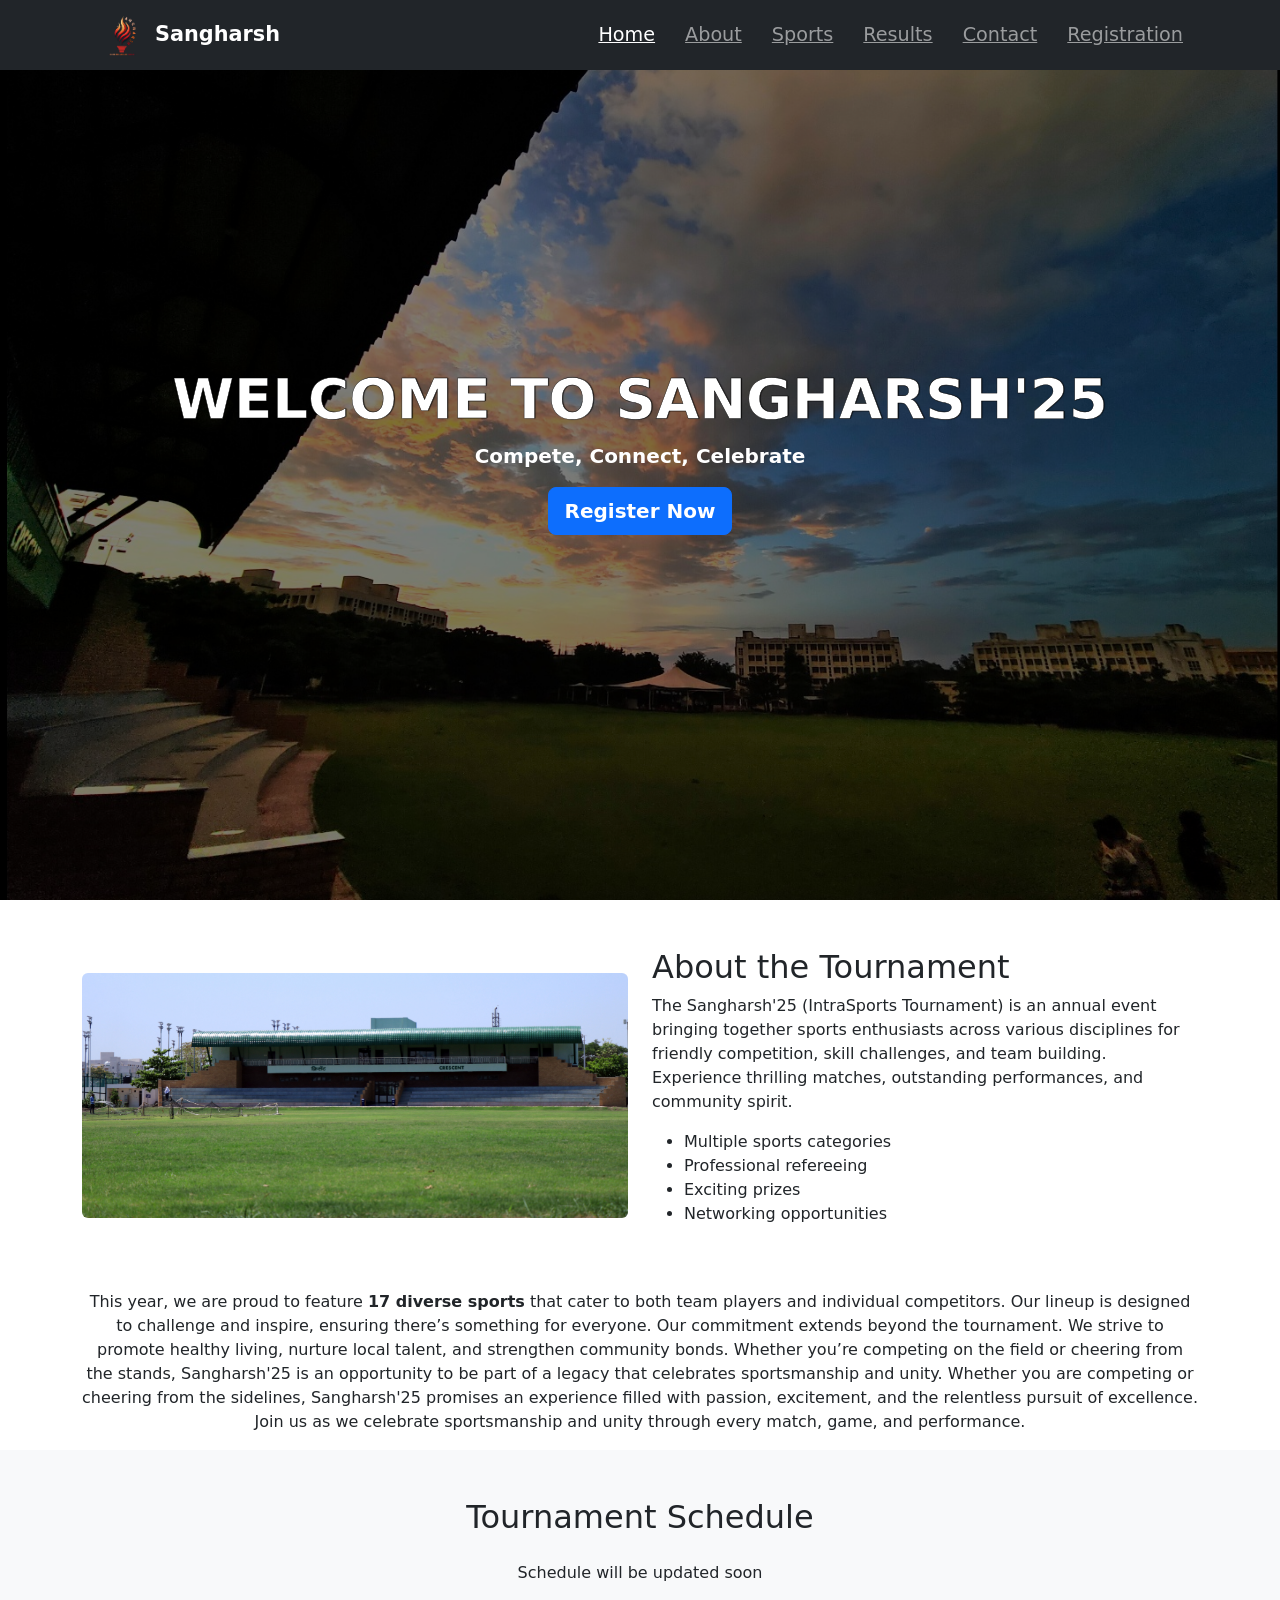
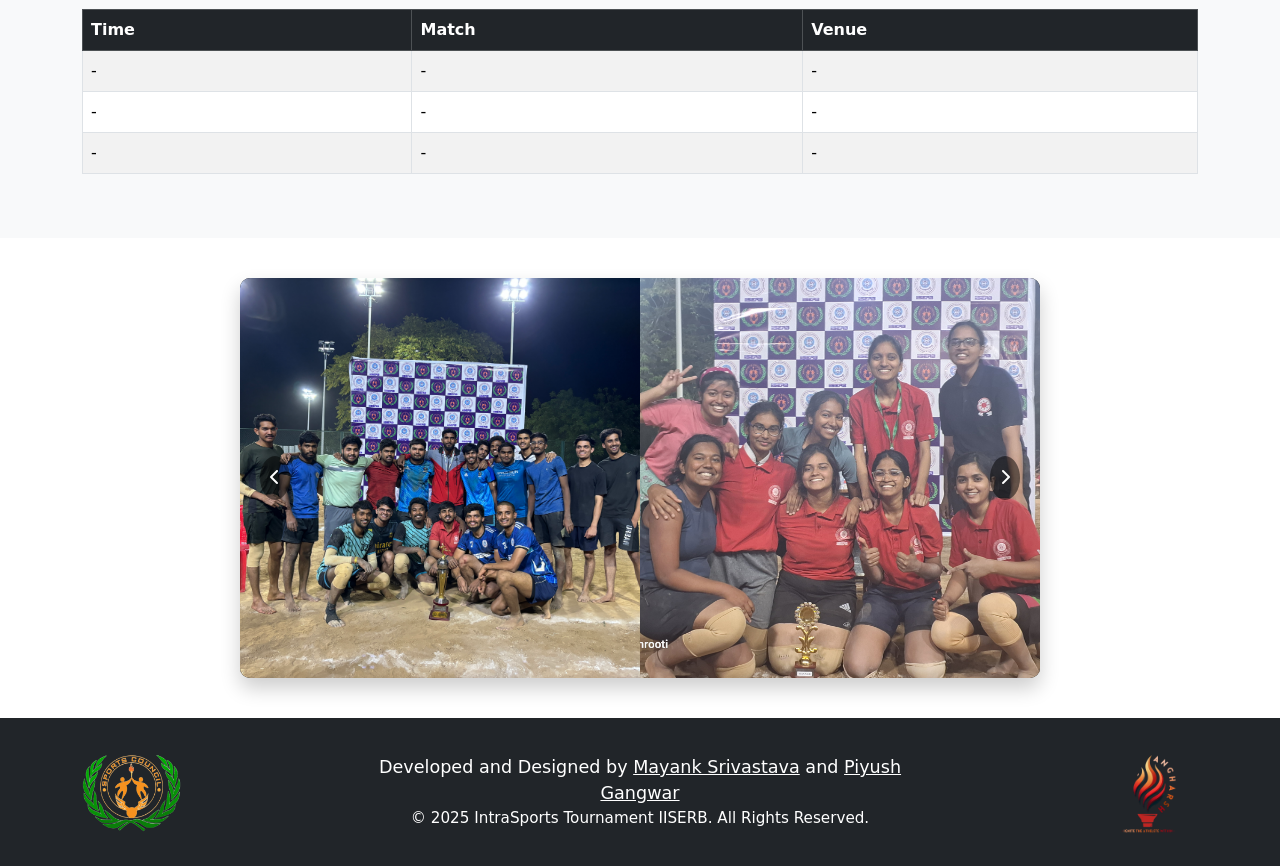
==== index.html @ 561067fc "Update index.html" ====
<!DOCTYPE html>
<html lang="en">
<head>
  <meta charset="UTF-8" />
  <meta name="viewport" content="width=device-width, initial-scale=1.0" />
  <title>IntraSports Tournament</title>
  <!-- Bootstrap CSS -->
  <link href="https://cdn.jsdelivr.net/npm/bootstrap@5.3.0/dist/css/bootstrap.min.css" rel="stylesheet" />
  <!-- FontAwesome for icons -->
  <link rel="stylesheet" href="https://cdnjs.cloudflare.com/ajax/libs/font-awesome/6.0.0/css/all.min.css" />
  <!-- Custom CSS -->
  <link rel="stylesheet" href="styles.css" />
  <style>
    .fancy-text {
      font-weight: bold;
      -webkit-text-stroke: 0.4px black;
      color: white;
      text-shadow: 1px 0px 1px rgba(0, 0, 0, 0.7);
    }
    .letter {
      opacity: 0;
      display: inline-block;
      animation: fadeIn 0.5s forwards;
    }
    @keyframes fadeIn {
      from {
        opacity: 0;
        transform: translateY(20px);
      }
      to {
        opacity: 1;
        transform: translateY(0);
      }
    }
  </style>
</head>
<body>
  <!-- Navbar -->
  <nav class="navbar navbar-expand-lg navbar-dark bg-dark fixed-top">
    <div class="container">
      <a class="navbar-brand d-flex align-items-center" href="#">
        <img src="sangarshlogo.png" alt="Logo" width="40" height="40" class="me-2">
        <span class="fw-bold">Sangharsh</span>
      </a>
      <button class="navbar-toggler" type="button" data-bs-toggle="collapse" data-bs-target="#navbarNav">
        <span class="navbar-toggler-icon"></span>
      </button>
      <div class="collapse navbar-collapse" id="navbarNav">
        <ul class="navbar-nav ms-auto">
          <li class="nav-item"><a class="nav-link active" href="#home">Home</a></li>
          <li class="nav-item"><a class="nav-link" href="#about">About</a></li>
          <li class="nav-item"><a class="nav-link" href="schedule/sports.html">Sports</a></li>
          <li class="nav-item"><a class="nav-link" href="results.html">Results</a></li>
          <li class="nav-item"><a class="nav-link" href="contact.html">Contact</a></li>
          <!-- Registration link now triggers the modal -->
          <li class="nav-item">
            <a class="nav-link" href="#" data-bs-toggle="modal" data-bs-target="#registrationModal">
              Registration
            </a>
          </li>
        </ul>
      </div>
    </div>
  </nav>

  <!-- Hero Section -->
  <header id="home" class="vh-100 d-flex align-items-center" style="background-image: url('background.jpg'); background-size: cover; background-position: center;">
    <div class="container text-center text-white">
      <h1 class="display-4 fw-bold fancy-text">WELCOME TO SANGHARSH'25</h1>
      <p class="lead fw-bold">Compete, Connect, Celebrate</p>
      <!-- Register Now button triggers the modal -->
      <a href="#" class="btn btn-primary btn-lg fw-bold" data-bs-toggle="modal" data-bs-target="#registrationModal">
        Register Now
      </a>
    </div>
  </header>

  <!-- About Section -->
  <section id="about" class="py-5">
    <div class="container">
      <div class="row align-items-center">
        <div class="col-md-6">
          <img src="tournament.jpg" alt="About Tournament" class="img-fluid rounded" />
        </div>
        <div class="col-md-6">
          <h2>About the Tournament</h2>
          <p>
            The Sangharsh'25 (IntraSports Tournament) is an annual event bringing together sports enthusiasts across various disciplines for friendly competition,
            skill challenges, and team building. Experience thrilling matches, outstanding performances, and community spirit.
          </p>
          <ul>
            <li>Multiple sports categories</li>
            <li>Professional refereeing</li>
            <li>Exciting prizes</li>
            <li>Networking opportunities</li>
          </ul>
        </div>
      </div>
    </div>
  </section>

  <!-- Description Container -->
  <div class="container text-center">
    <p>This year, we are proud to feature <strong>17 diverse sports</strong> that cater to both team players and individual competitors. Our lineup is designed to challenge and inspire, ensuring there’s something for everyone. Our commitment extends beyond the tournament. We strive to promote healthy living, nurture local talent, and strengthen community bonds. Whether you’re competing on the field or cheering from the stands, Sangharsh'25 is an opportunity to be part of a legacy that celebrates sportsmanship and unity.
    Whether you are competing or cheering from the sidelines, Sangharsh'25 promises an experience filled with passion, excitement, and the relentless pursuit of excellence. Join us as we celebrate sportsmanship and unity through every match, game, and performance.</p>
  </div>
  
  <!-- Schedule Section -->
  <section id="schedule" class="py-5 bg-light">
    <div class="container">
      <h2 class="text-center mb-4">Tournament Schedule</h2>
      <p class="text-center mb-4">Schedule will be updated soon</p>
      <div class="table-responsive">
        <table class="table table-bordered table-striped">
          <thead class="table-dark">
            <tr>
              <th>Time</th>
              <th>Match</th>
              <th>Venue</th>
            </tr>
          </thead>
          <tbody>
            <tr>
              <td>-</td>
              <td>-</td>
              <td>-</td>
            </tr>
            <tr>
              <td>-</td>
              <td>-</td>
              <td>-</td>
            </tr>
            <tr>
              <td>-</td>
              <td>-</td>
              <td>-</td>
            </tr>
          </tbody>
        </table>
      </div>
    </div>
  </section>

  <!-- Calendar Section -->
  <!--<section id="calendar" class="py-5 bg-light">
    <div class="container">
      <h2 class="text-center mb-4">Event Calendar</h2>
      <div class="calendar-container">
        <table class="table table-bordered text-center">
          <thead class="table-dark">
            <tr>
              <th>Sun</th>
              <th>Mon</th>
              <th>Tue</th>
              <th>Wed</th>
              <th>Thu</th>
              <th>Fri</th>
              <th>Sat</th>
            </tr>
          </thead>
          <tbody>
            <tr>
              <td></td>
              <td></td>
              <td>1</td>
              <td>2</td>
              <td>3</td>
              <td>4</td>
              <td>5</td>
            </tr>
            <tr>
              <td>6</td>
              <td>7</td>
              <td>8</td>
              <td>9</td>
              <td>10</td>
              <td>11</td>
              <td>12</td>
            </tr>
            <tr>
              <td>13</td>
              <td>14</td>
              <td>15</td>
              <td>16</td>
              <td>17</td>
              <td>18</td>
              <td>19</td>
            </tr>
            <tr>
              <td>20</td>
              <td>21</td>
              <td>22</td>
              <td>23</td>
              <td>24</td>
              <td>25</td>
              <td>26</td>
            </tr>
            <tr>
              <td>27</td>
              <td>28</td>
              <td>29</td>
              <td>30</td>
              <td>31</td>
              <td></td>
              <td></td>
            </tr>
          </tbody>
        </table>
      </div>
    </div>
  </section>-->

  <!-- Slider Section -->
  <div class="slider">
    <!-- Radio buttons for each slide -->
    <input type="radio" name="radio-btn" id="radio1" checked>
    <input type="radio" name="radio-btn" id="radio2">
    <input type="radio" name="radio-btn" id="radio3">
    <input type="radio" name="radio-btn" id="radio4">
    <input type="radio" name="radio-btn" id="radio5">
    
    <!-- Slides container -->
    <div class="slides">
      <div class="slide">
        <img src="IMG_7389.JPEG" alt="Slide 5">
      </div>
      <div class="slide">
        <img src="IMG_7390.JPEG" alt="Slide 5">
      </div>
      <div class="slide">
        <img src="IMG_7391.JPEG" alt="Slide 5">
      </div>
      <div class="slide">
        <img src="IMG_7392.JPEG" alt="Slide 5">
      </div>
      <div class="slide">
        <img src="IMG_7397.JPEG" alt="Slide 5">
      </div>
      <div class="slide">
        <img src="Photo1.jpg" alt="Slide 1">
      </div>
      <div class="slide">
        <img src="Photo2.jpg" alt="Slide 2">
      </div>
      <div class="slide">
        <img src="Photo3.jpg" alt="Slide 3">
      </div>
      <div class="slide">
        <img src="Photo4.jpg" alt="Slide 4">
      </div>
      <div class="slide">
        <img src="IMG_7388.JPEG" alt="Slide 5">
      </div>
    </div>
    
    <!-- Arrow Navigation -->
    <div class="arrow left-arrow"><i class="fas fa-chevron-left"></i></div>
    <div class="arrow right-arrow"><i class="fas fa-chevron-right"></i></div>
  </div>

  <!-- Registration Modal -->
  <div class="modal fade" id="registrationModal" tabindex="-1" aria-labelledby="registrationModalLabel" aria-hidden="true">
    <div class="modal-dialog modal-dialog-centered">
      <div class="modal-content">
        <div class="modal-header">
          <h5 class="modal-title" id="registrationModalLabel">Notice</h5>
          <button type="button" class="btn-close" data-bs-dismiss="modal" aria-label="Close"></button>
        </div>
        <div class="modal-body">
          Registration will be open till 27th March, 2025. Some sports will have spots registration also.
        </div>
        <div class="modal-footer">
          <!-- The OK button redirects to registration.html -->
          <a href="index (1).html" class="btn btn-primary">OK</a>
        </div>
      </div>
    </div>
  </div>

  <!-- Footer -->
  <footer class="py-4 bg-dark text-white">
    <div class="container">
      <div class="row align-items-center">
        <!-- Left Logo -->
        <div class="col-md-3 text-center text-md-start mb-2 mb-md-0">
          <img src="sportslogo.png" alt="Left Logo" class="img-fluid" style="max-height: 100px;">
        </div>
        <!-- Center Text -->
        <div class="col-md-6 text-center mb-2 mb-md-0">
          <p class="footer-medium mb-0">
            Developed and Designed by 
            <a href="https://www.instagram.com/_.mayank._21._?igsh=YTVzYWQ1dnh6OGJl" class="text-white text-decoration-underline">Mayank Srivastava</a> 
            and 
            <a href="https://www.linkedin.com/in/piyushg4ngwar/" class="text-white text-decoration-underline">Piyush Gangwar</a>
          </p>
          <p class="footer-small mb-0">
            &copy; 2025 IntraSports Tournament IISERB. All Rights Reserved.
          </p>
        </div>
        <!-- Right Logo -->
        <div class="col-md-3 text-center text-md-end">
          <img src="sangarshlogo.png" alt="Right Logo" class="img-fluid" style="max-height: 100px;">
        </div>
      </div>
    </div>
  </footer>  

  <!-- Bootstrap Bundle with Popper -->
  <script src="https://cdn.jsdelivr.net/npm/bootstrap@5.3.0/dist/js/bootstrap.bundle.min.js"></script>
  <!-- Custom JS -->
  <script src="script.js"></script>
</body>
</html>
---- styles.css ----
/* Custom Styles */

/* Smooth scrolling */
html {
  scroll-behavior: smooth;
}

/* Hero Section Overlay */
header {
  position: relative;
  z-index: 1;
}
header::after {
  content: '';
  position: absolute;
  top: 0;
  left: 0;
  width: 100%;
  height: 100%;
  background: rgba(0, 0, 0, 0.5);
  z-index: -1;
}

/* Increase overall navbar height and vertical padding */
.navbar {
  min-height: 45px;
  padding-top: 5px;
  padding-bottom: 5px;
}

.navbar-brand img {
  width: 50px; /* Optional: Make the logo smaller */
  height: 50px; /* Optional: Make the logo smaller */
  border-radius: 20%; /* Optional: Make it circular */
  object-fit: cover;
}
/* Increase the font size of the brand/logo */
.navbar-brand {
  font-size: 1.3rem;
   padding-left: 15px;
}

/* Style the navbar links with an underline instead of an outline box */
.navbar-nav .nav-link {
  font-size: 1.2rem;
  padding-right: 15px;
  padding: 0.75rem 1rem;
  margin: 0 7px;
  text-decoration: underline;
  transition: background-color 0.3s ease, color 0.3s ease;
}

/* Optional: Change background and text color on hover */
.navbar-nav .nav-link:hover {
  background-color: #dae4e7;
  color: #135299;
}

/* Navbar link hover effect */
.nav-link:hover {
  color: #f8f9fa;
}

#about {
  scroll-margin-top: 80px;
}
/* Footer Social Icons Hover */
footer a:hover {
  color: #0d6efd;
}

/* ----------------------------------------- */
/* Slider Styles */

/* Global reset for slider elements */
* {
  margin: 0;
  padding: 0;
  box-sizing: border-box;
}

/* Slider Container */
.slider {
  position: relative;
  width: 80%;
  max-width: 800px;
  height: 400px;
  margin: 40px auto; /* centers the slider and adds spacing */
  overflow: hidden;
  border-radius: 10px;
  box-shadow: 0 10px 20px rgba(0, 0, 0, 0.2);
  background: #000;
}

/* Hide radio buttons (used for manual control) */
.slider input[type="radio"] {
  display: none;
}

/* Slides Container */
.slides {
  display: flex;
  width: 500%; /* 5 slides = 500% width */
  height: 100%;
  transition: transform 0.6s ease;
}

/* Individual Slide */
.slide {
  width: 20%;
  height: 100%;
}
.slide img {
  width: 100%;
  height: 100%;
  object-fit: cover;
}

/* Manual Navigation Dots */
.navigation-manual {
  position: absolute;
  width: 100%;
  bottom: 15px;
  display: flex;
  justify-content: center;
  align-items: center;
}
.manual-btn {
  border: 2px solid #fff;
  padding: 5px;
  border-radius: 50%;
  cursor: pointer;
  transition: background 0.3s ease;
  margin: 0 5px;
}
.manual-btn:hover {
  background: #fff;
}

/* Arrow Navigation Styles */
.arrow {
  position: absolute;
  top: 50%;
  transform: translateY(-50%);
  cursor: pointer;
  background-color: rgba(0, 0, 0, 0.5);
  padding: 10px;
  border-radius: 50%;
  color: #fff;
  z-index: 10;
}
.left-arrow {
  left: 20px;
}
.right-arrow {
  right: 20px;
}

/* Slide positioning controlled by checked radio buttons */
#radio1:checked ~ .slides {
  transform: translateX(0);
}
#radio2:checked ~ .slides {
  transform: translateX(-20%);
}
#radio3:checked ~ .slides {
  transform: translateX(-40%);
}
#radio4:checked ~ .slides {
  transform: translateX(-60%);
}
#radio5:checked ~ .slides {
  transform: translateX(-80%);
}


footer .footer-big {
  font-size: 1.18rem; /* Bigger text for the thank you message */
}

footer .footer-medium {
  font-size: 1.1rem; /* Medium text for the developed and designed by message */
}

footer .footer-small {
  font-size: 0.95rem;  /* Smaller text for the copyright message */
}
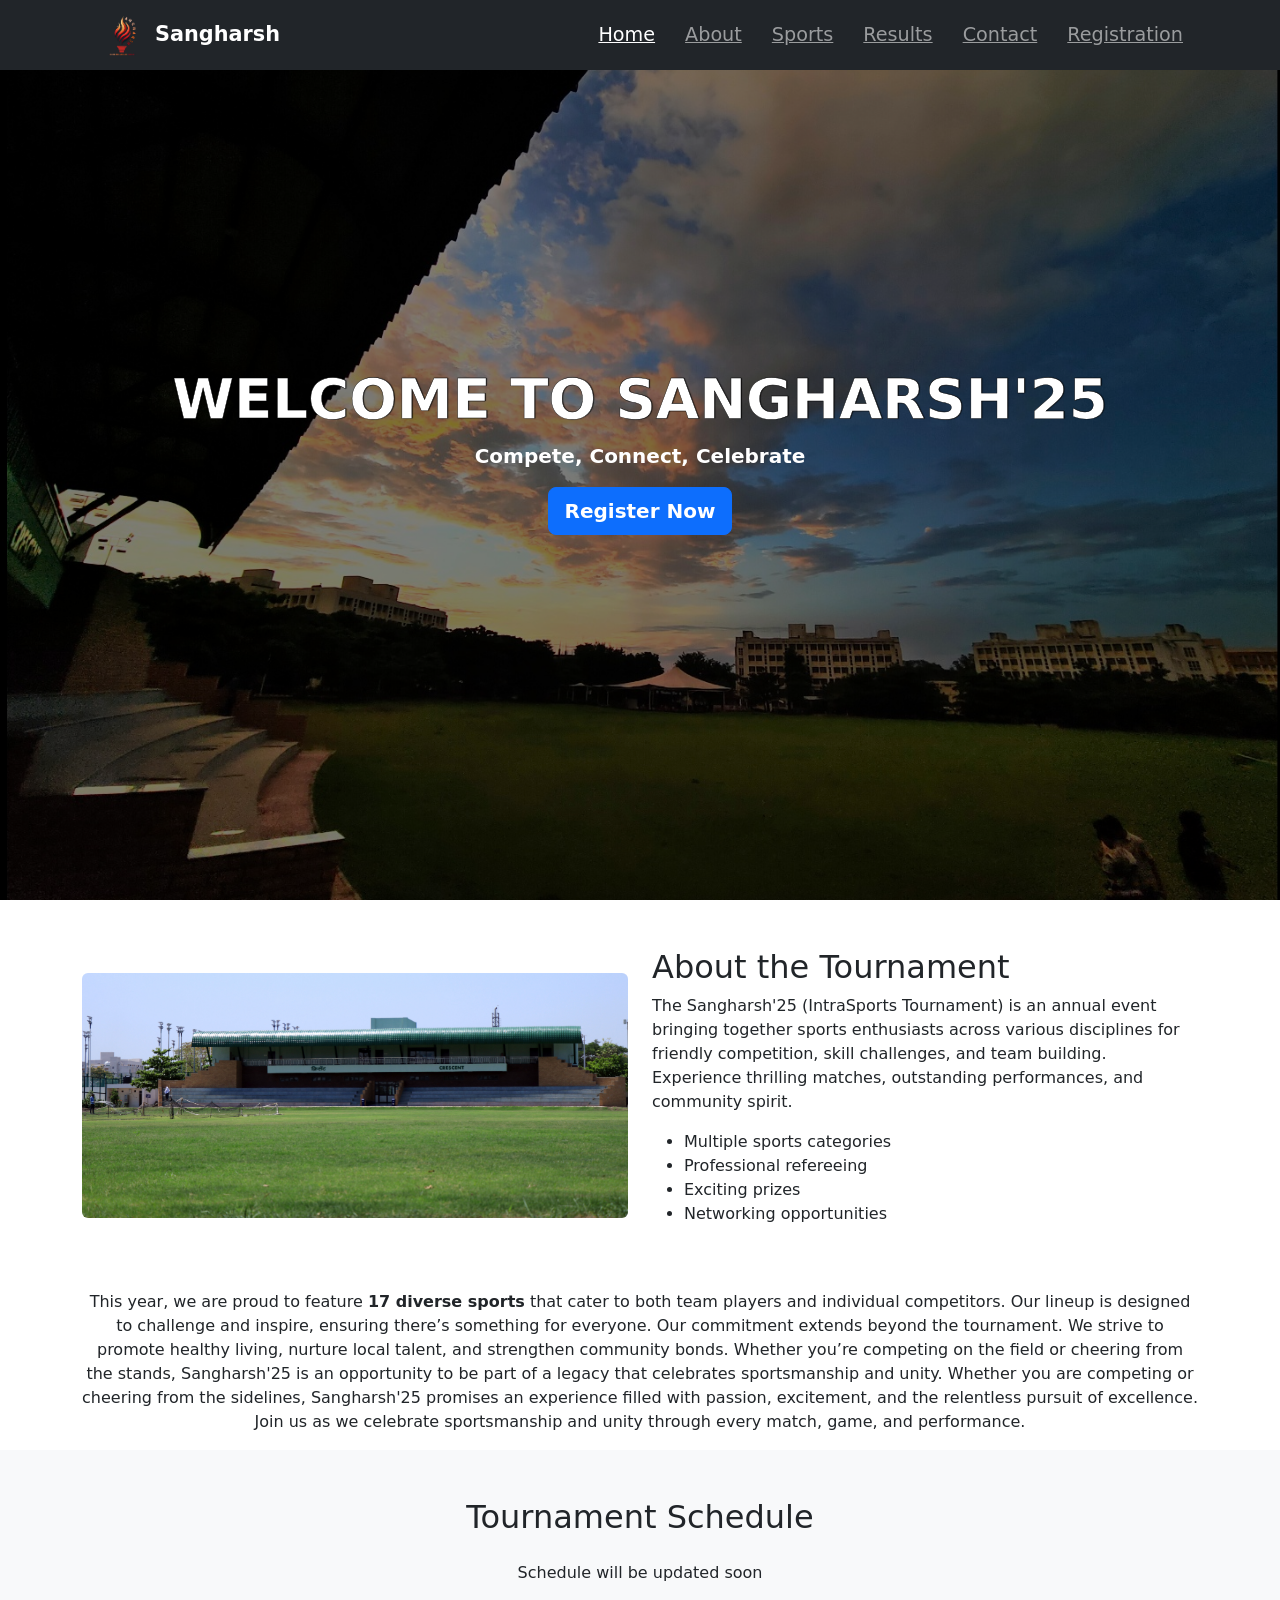
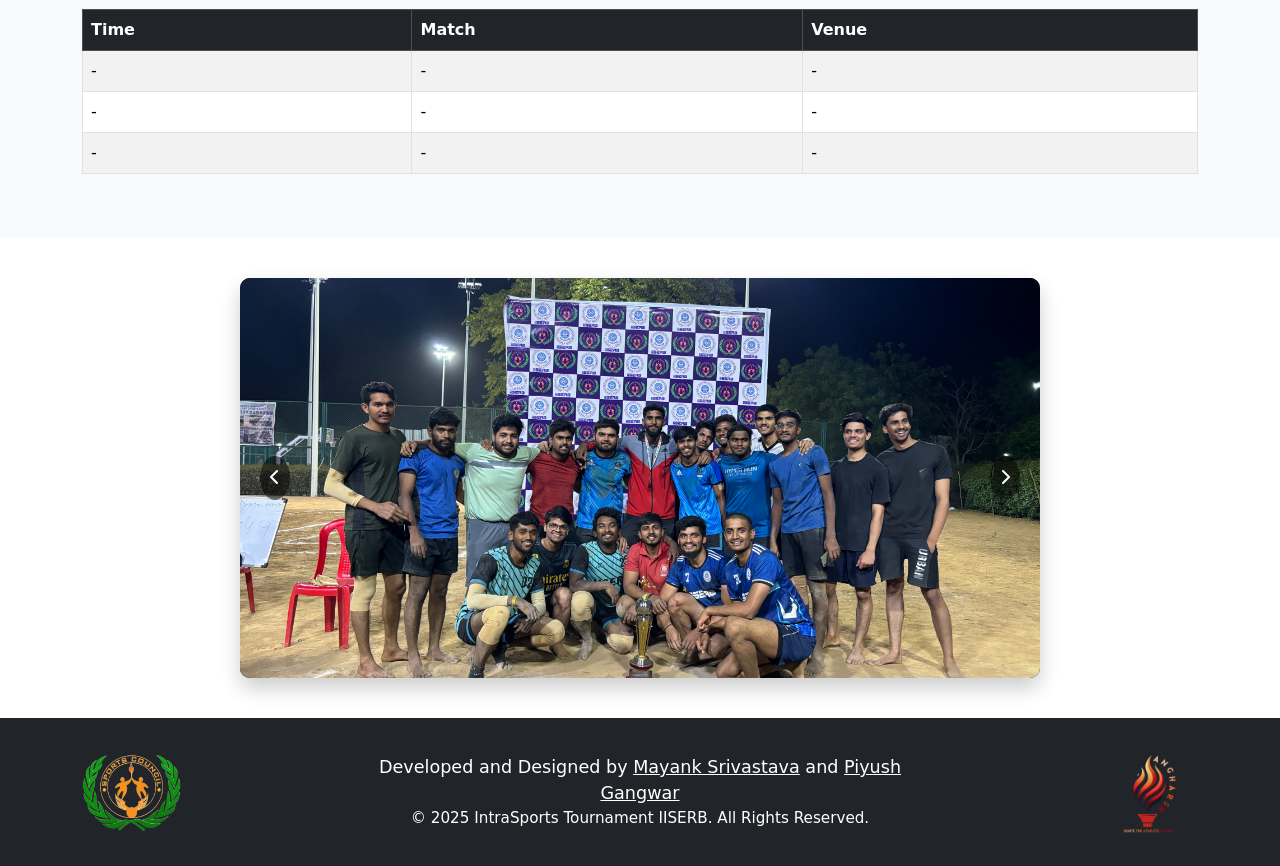
==== commit c50d55d9: "Update index.html" ====
--- a/index.html
+++ b/index.html
@@ -222,35 +222,21 @@
     <!-- Slides container -->
     <div class="slides">
       <div class="slide">
-        <img src="IMG_7389.JPEG" alt="Slide 5">
-      </div>
-      <div class="slide">
-        <img src="IMG_7390.JPEG" alt="Slide 5">
-      </div>
-      <div class="slide">
-        <img src="IMG_7391.JPEG" alt="Slide 5">
-      </div>
-      <div class="slide">
-        <img src="IMG_7392.JPEG" alt="Slide 5">
+        <img src="IMG_7389.JPEG" alt="Slide 1">
+      </div>
+      <div class="slide">
+        <img src="IMG_7390.JPEG" alt="Slide 2">
+      </div>
+      <div class="slide">
+        <img src="IMG_7391.JPEG" alt="Slide 3">
+      </div>
+      <div class="slide">
+        <img src="IMG_7392.JPEG" alt="Slide 4">
       </div>
       <div class="slide">
         <img src="IMG_7397.JPEG" alt="Slide 5">
       </div>
-      <div class="slide">
-        <img src="Photo1.jpg" alt="Slide 1">
-      </div>
-      <div class="slide">
-        <img src="Photo2.jpg" alt="Slide 2">
-      </div>
-      <div class="slide">
-        <img src="Photo3.jpg" alt="Slide 3">
-      </div>
-      <div class="slide">
-        <img src="Photo4.jpg" alt="Slide 4">
-      </div>
-      <div class="slide">
-        <img src="IMG_7388.JPEG" alt="Slide 5">
-      </div>
+      
     </div>
     
     <!-- Arrow Navigation -->
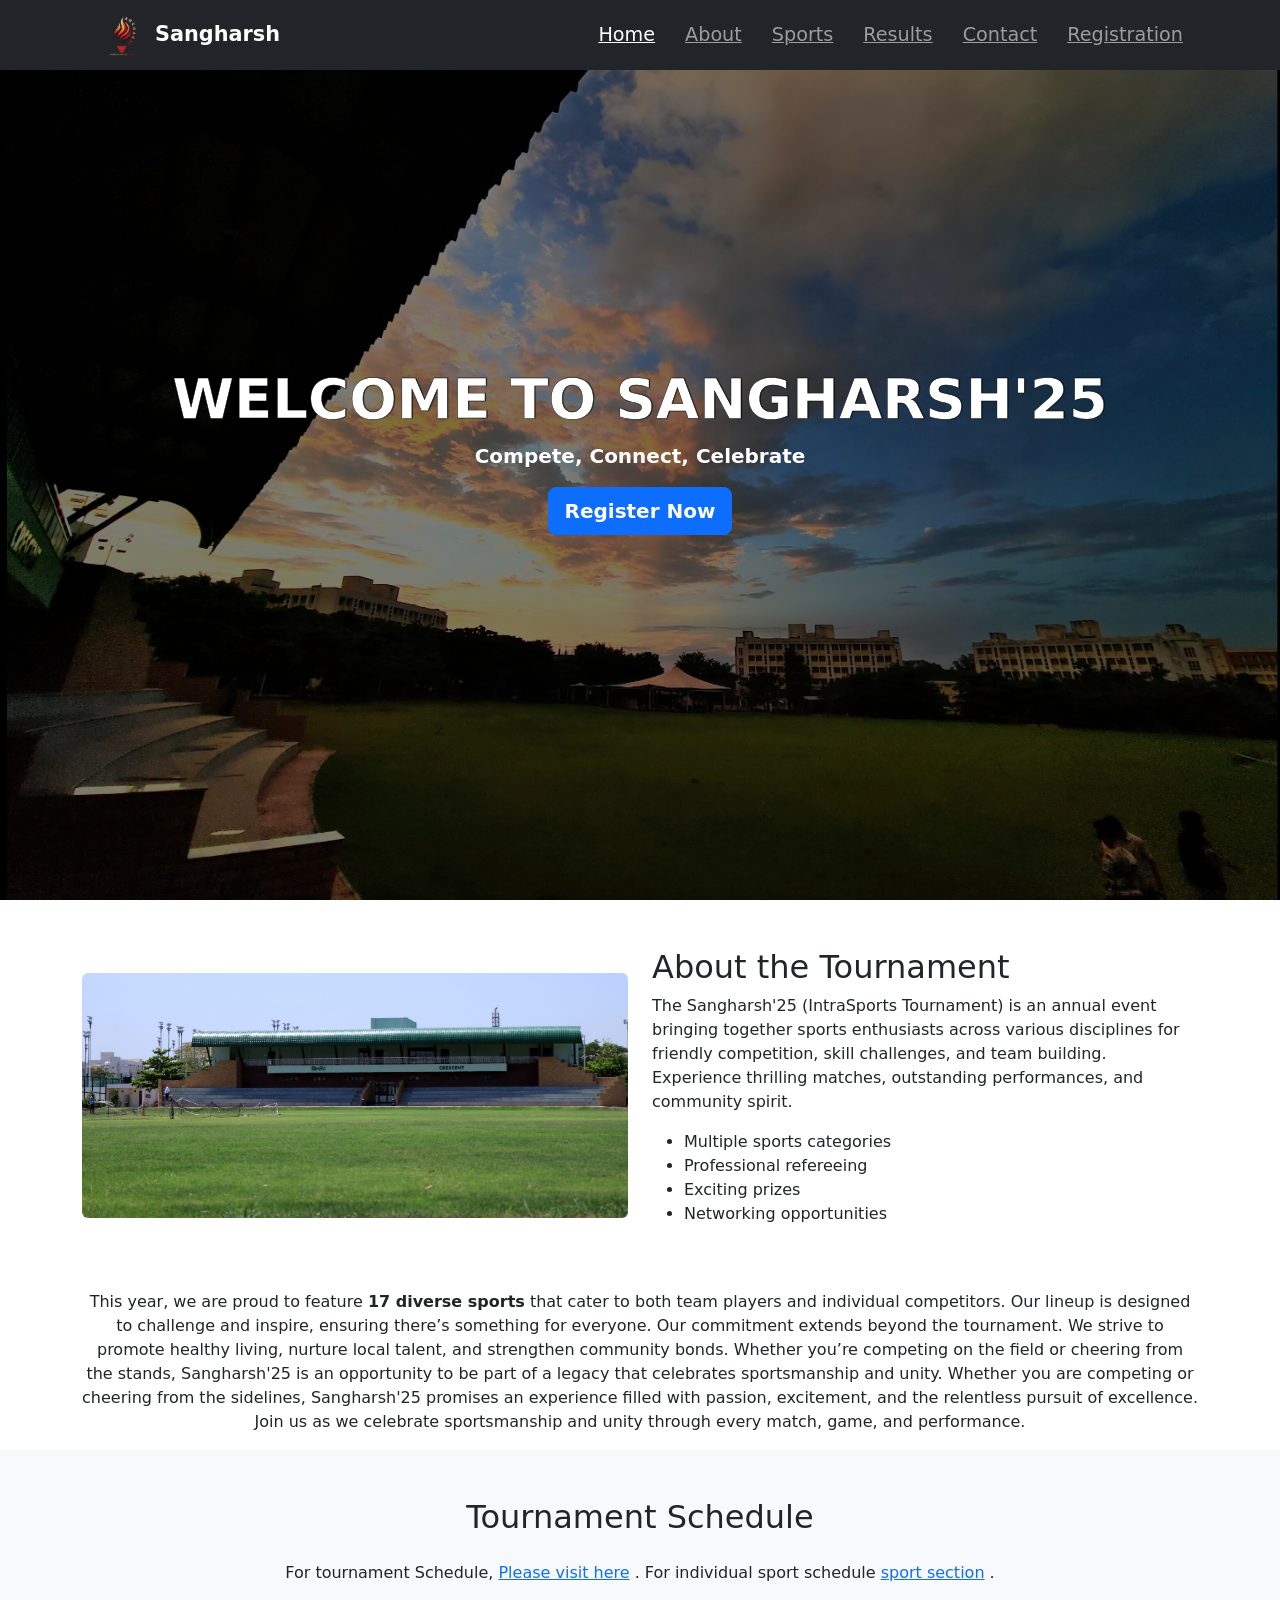
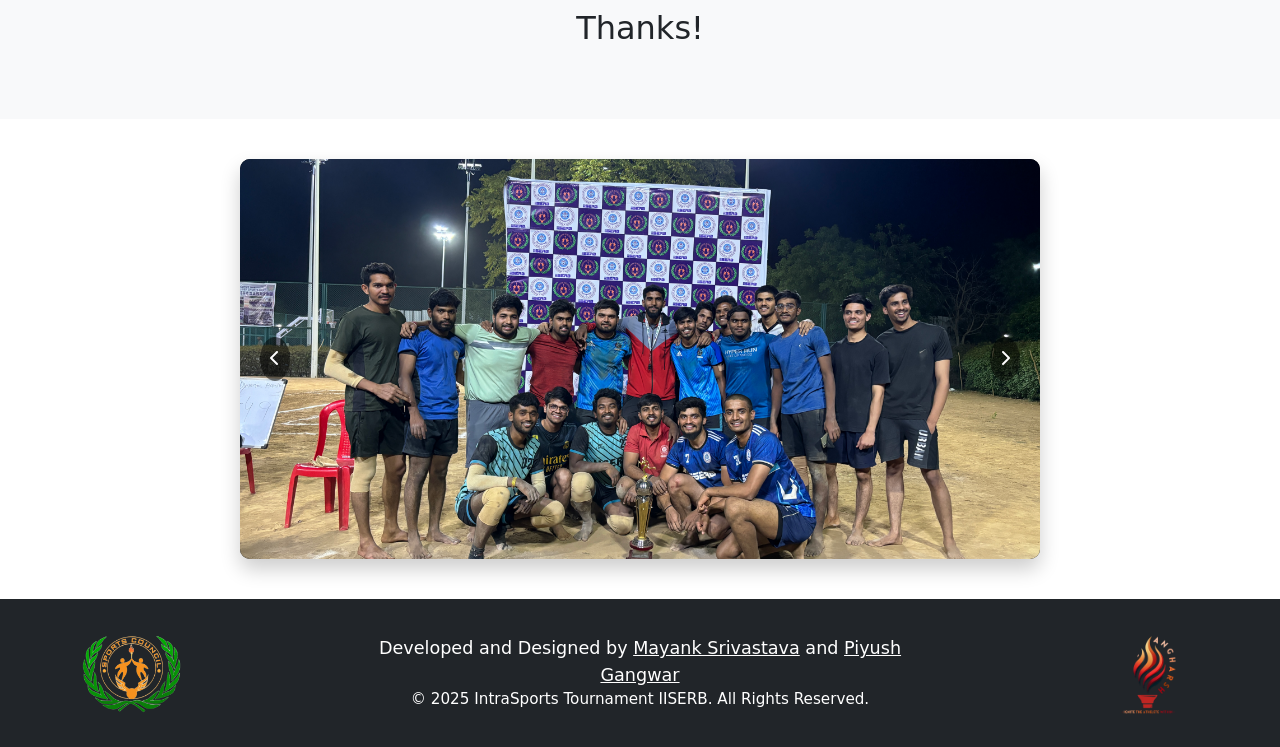
==== commit 2995367e: "Update index.html" ====
--- a/index.html
+++ b/index.html
@@ -105,11 +105,13 @@
     Whether you are competing or cheering from the sidelines, Sangharsh'25 promises an experience filled with passion, excitement, and the relentless pursuit of excellence. Join us as we celebrate sportsmanship and unity through every match, game, and performance.</p>
   </div>
   
-  <!-- Schedule Section -->
+ <!-- Schedule Section -->
   <section id="schedule" class="py-5 bg-light">
     <div class="container">
       <h2 class="text-center mb-4">Tournament Schedule</h2>
-      <p class="text-center mb-4">Schedule will be updated soon</p>
+      <p class="text-center mb-4">For tournament Schedule, <a href="https://docs.google.com/document/d/1mm_IHEVEgR-pxpD4Bm51BLwL86Egg_dRYsFwzh4skc8/edit?usp=sharing">Please visit here</a> . For individual sport schedule <a href=" schedule/sports.html"> sport section</a> .</p>
+         <h2 class="text-center mb-4">Thanks!</h2>
+      <!--
       <div class="table-responsive">
         <table class="table table-bordered table-striped">
           <thead class="table-dark">
@@ -137,7 +139,7 @@
             </tr>
           </tbody>
         </table>
-      </div>
+      </div>-->
     </div>
   </section>
 
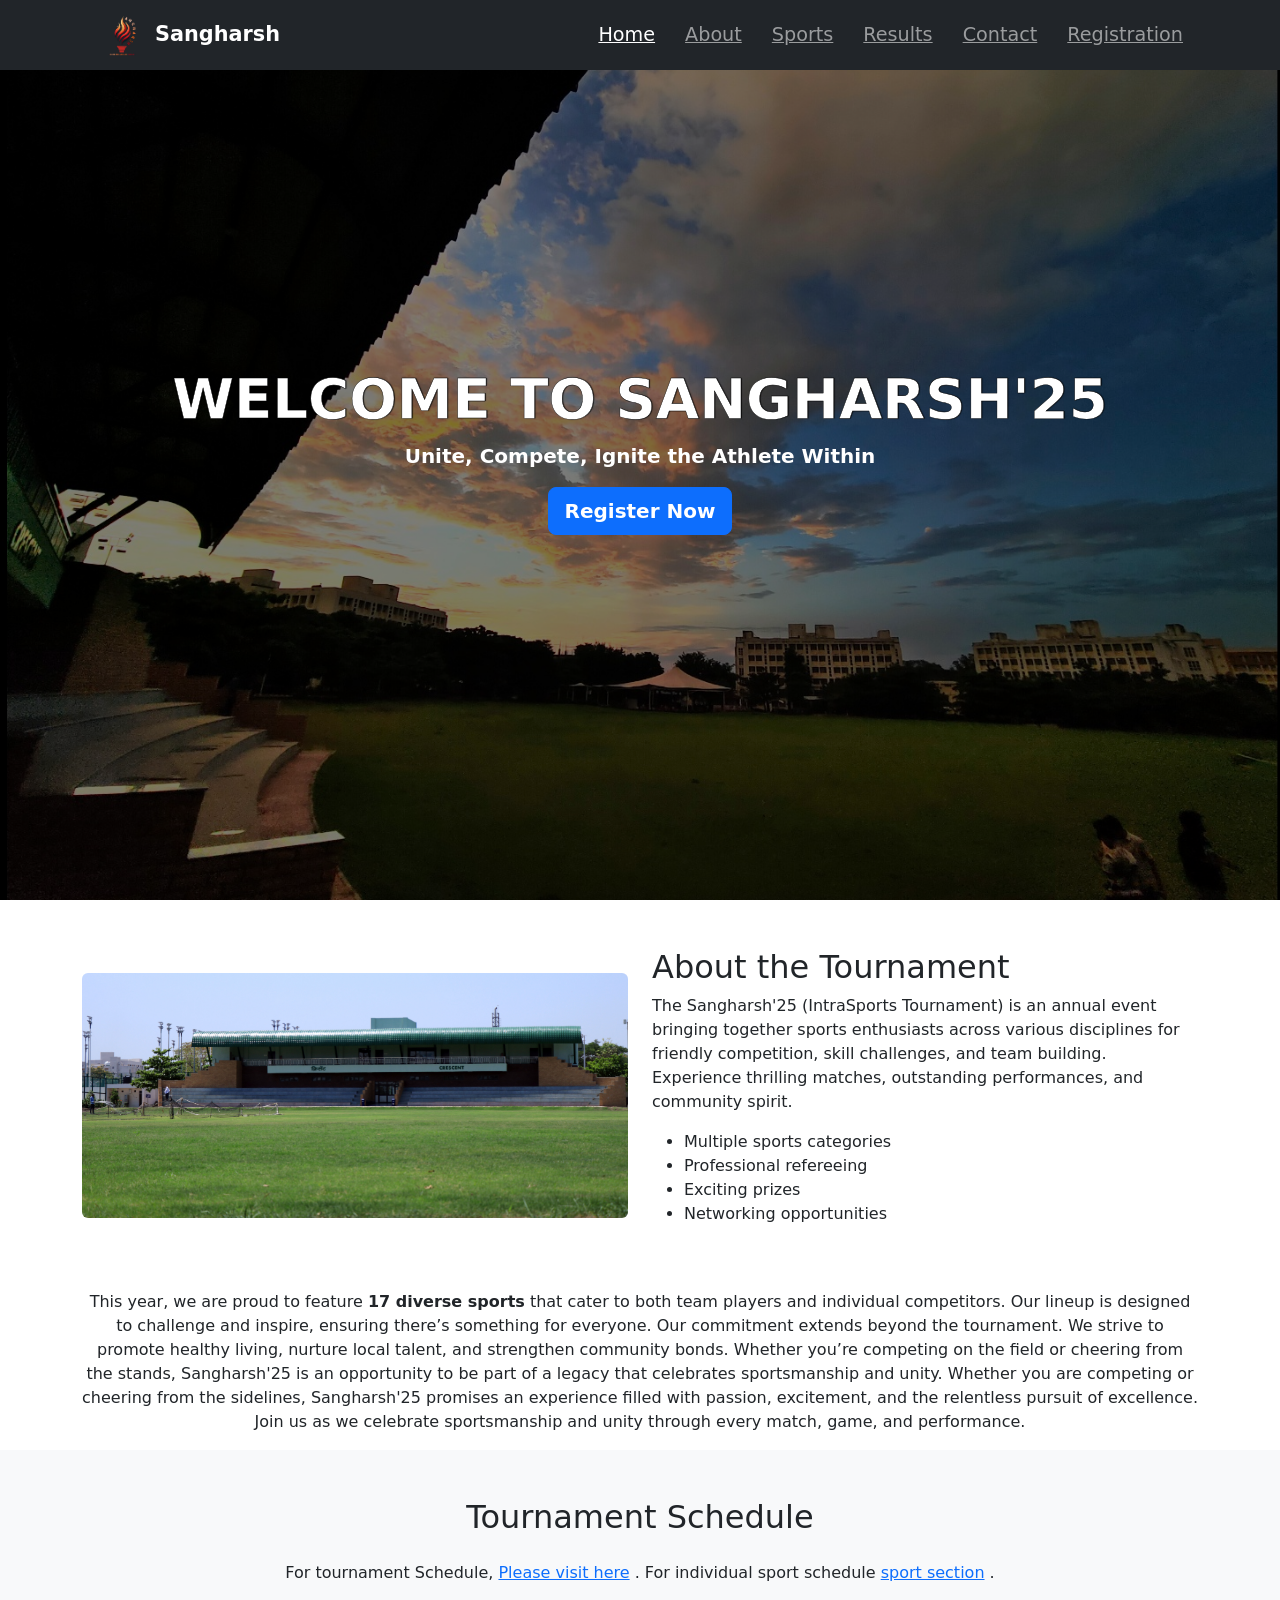
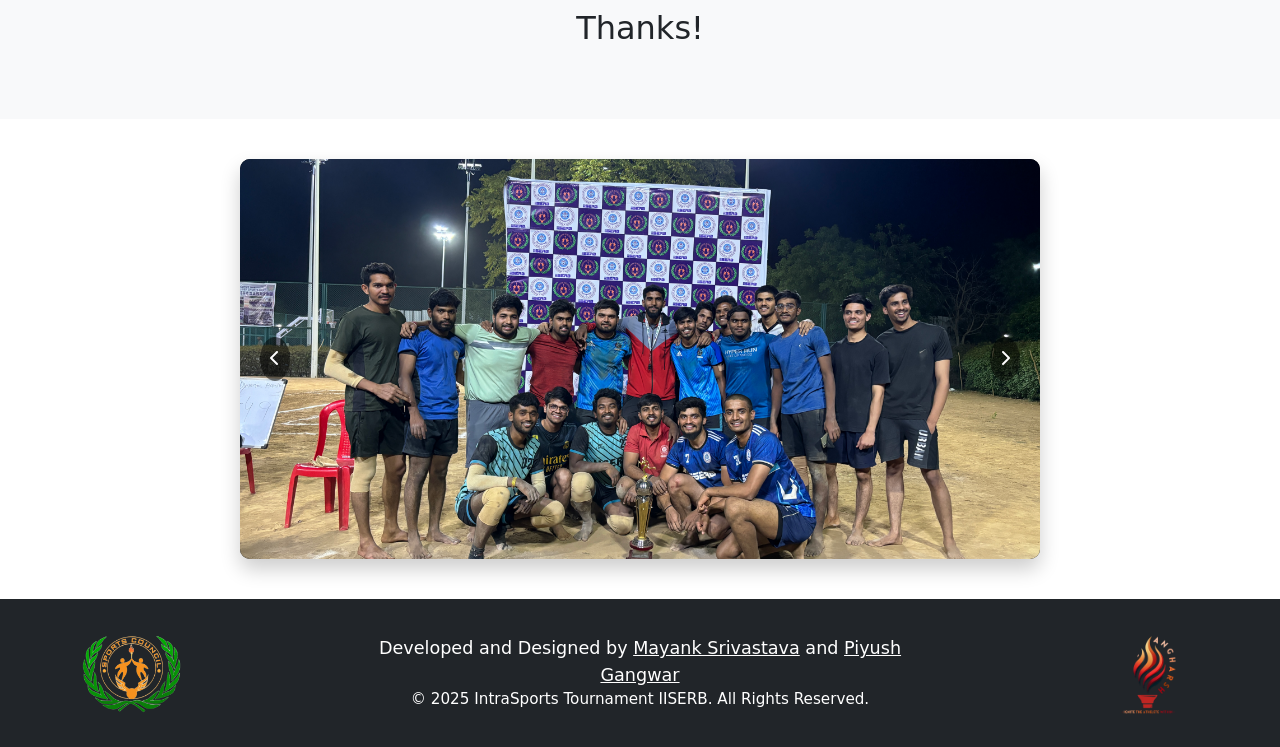
==== commit a8e489a0: "Update index.html" ====
--- a/index.html
+++ b/index.html
@@ -67,7 +67,7 @@
   <header id="home" class="vh-100 d-flex align-items-center" style="background-image: url('background.jpg'); background-size: cover; background-position: center;">
     <div class="container text-center text-white">
       <h1 class="display-4 fw-bold fancy-text">WELCOME TO SANGHARSH'25</h1>
-      <p class="lead fw-bold">Compete, Connect, Celebrate</p>
+      <p class="lead fw-bold">Unite, Compete, Ignite the Athlete Within</p>
       <!-- Register Now button triggers the modal -->
       <a href="#" class="btn btn-primary btn-lg fw-bold" data-bs-toggle="modal" data-bs-target="#registrationModal">
         Register Now
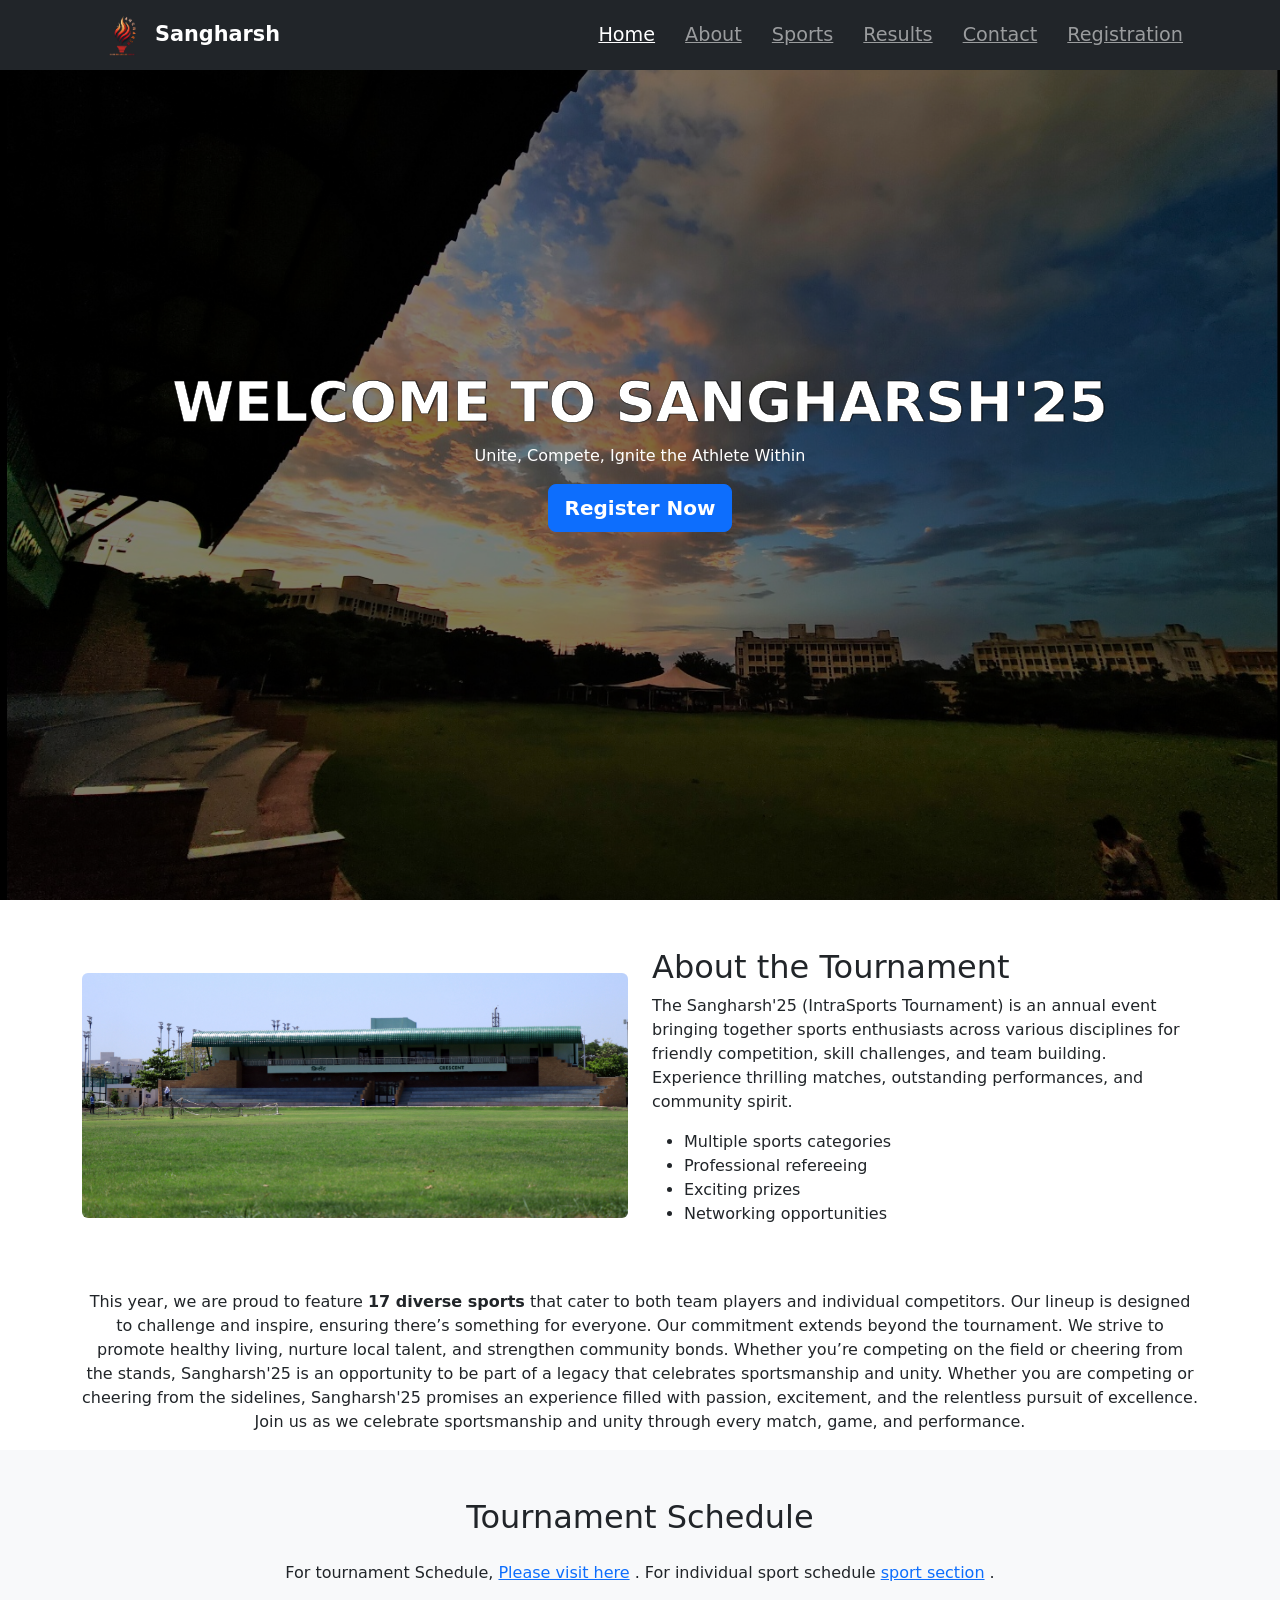
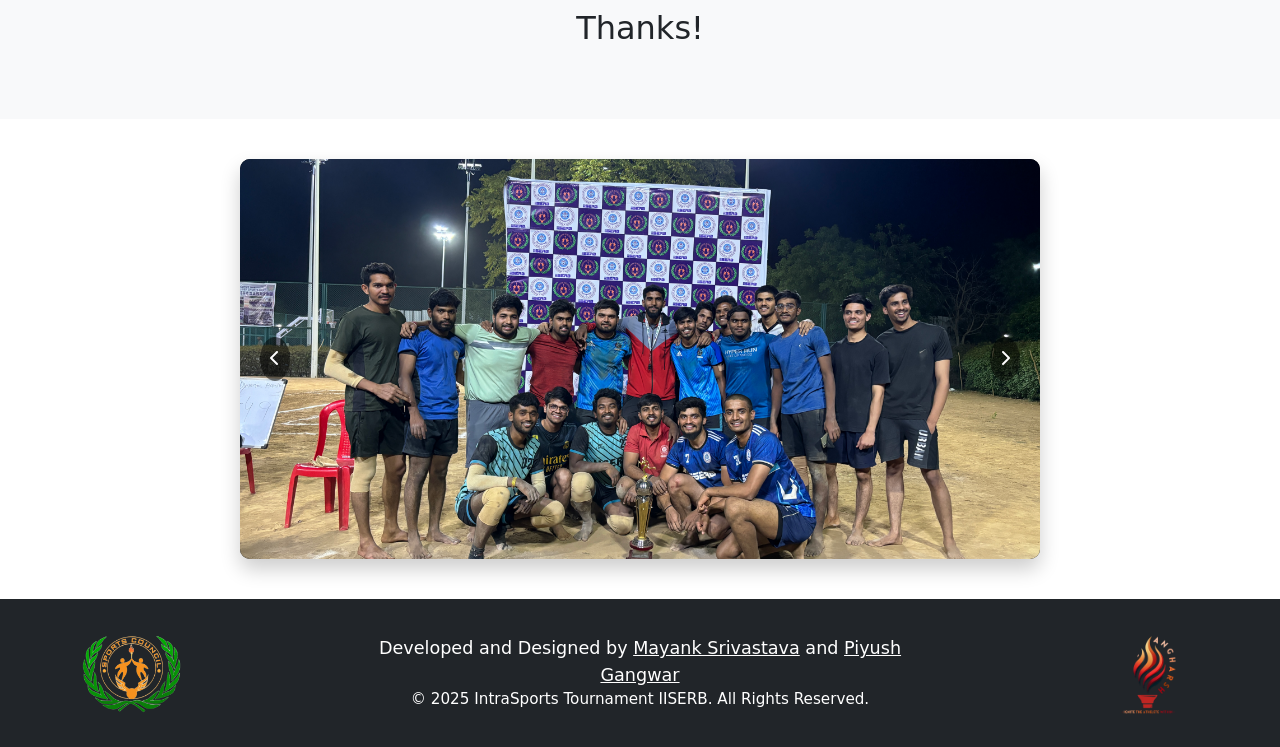
==== commit fda87894: "Update index.html" ====
--- a/index.html
+++ b/index.html
@@ -67,7 +67,7 @@
   <header id="home" class="vh-100 d-flex align-items-center" style="background-image: url('background.jpg'); background-size: cover; background-position: center;">
     <div class="container text-center text-white">
       <h1 class="display-4 fw-bold fancy-text">WELCOME TO SANGHARSH'25</h1>
-      <p class="lead fw-bold">Unite, Compete, Ignite the Athlete Within</p>
+      <p style="text-align: center;">Unite, Compete, Ignite the Athlete Within</p>
       <!-- Register Now button triggers the modal -->
       <a href="#" class="btn btn-primary btn-lg fw-bold" data-bs-toggle="modal" data-bs-target="#registrationModal">
         Register Now
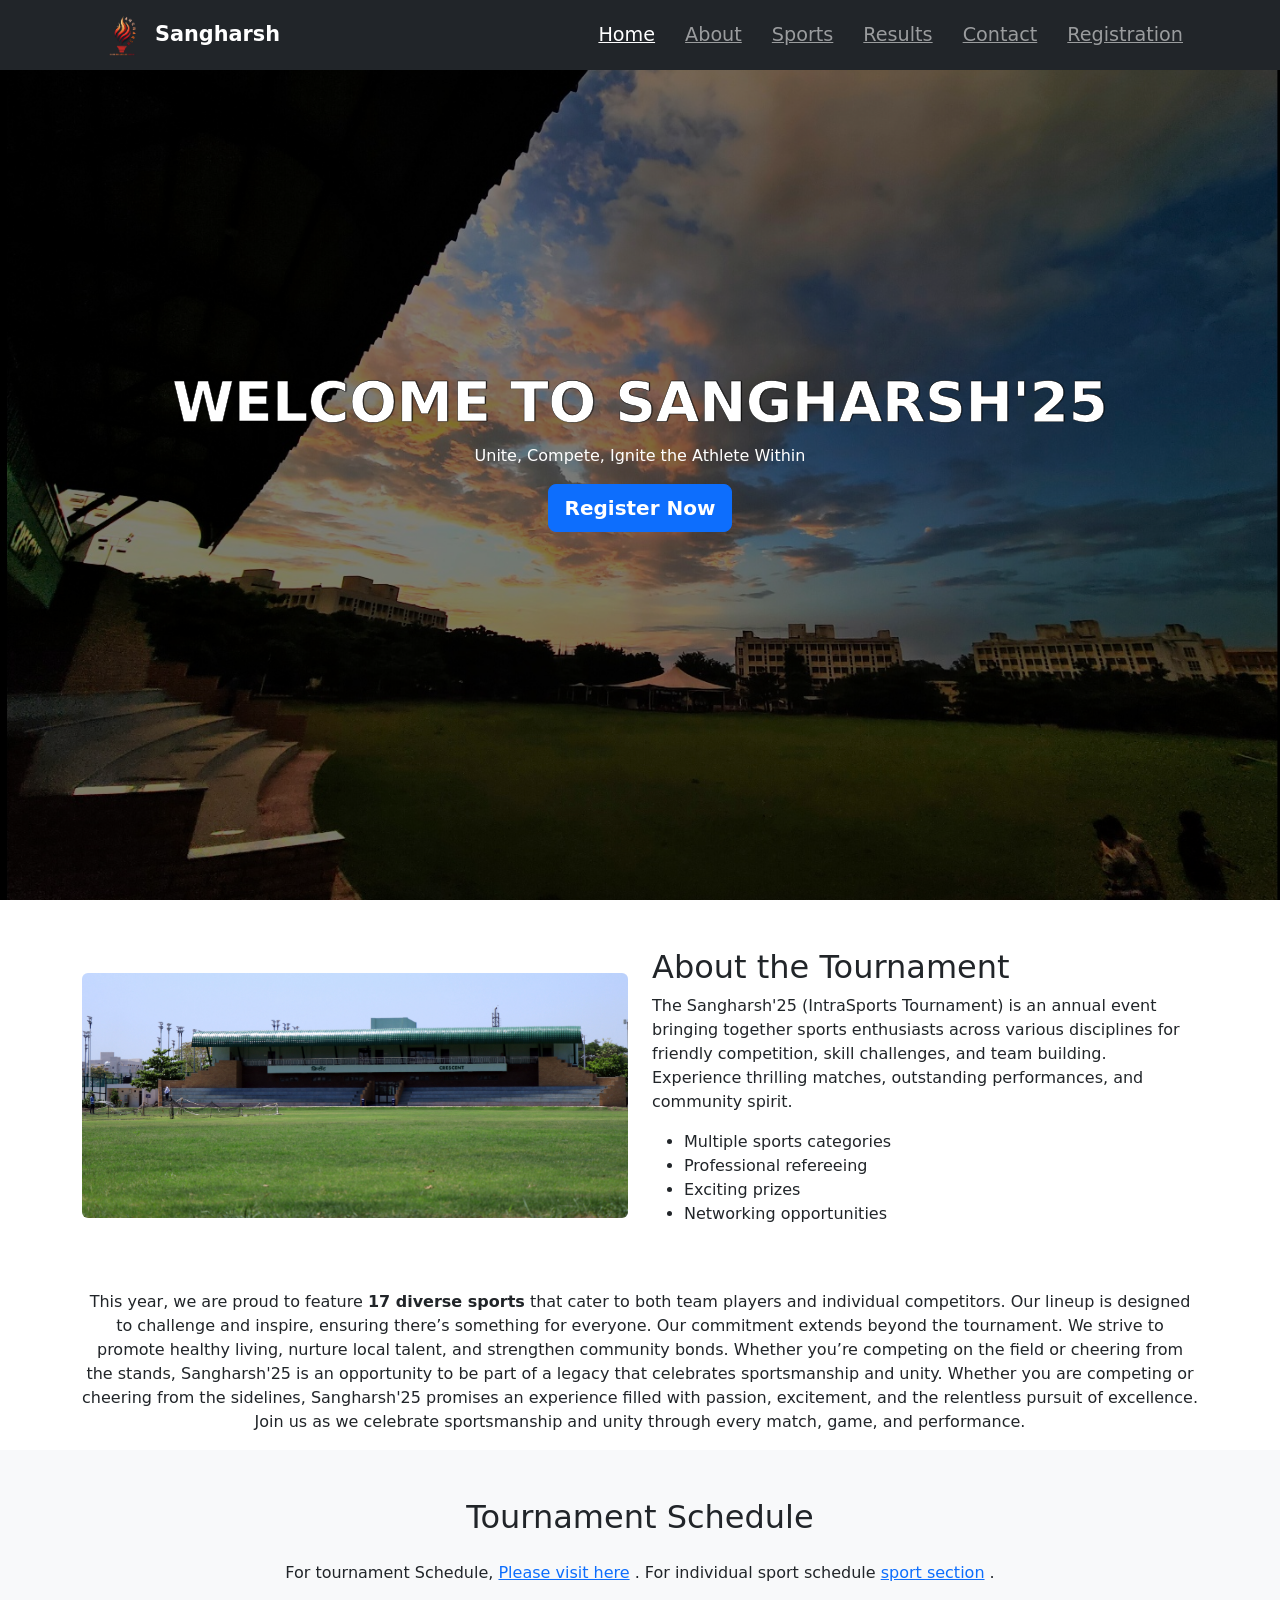
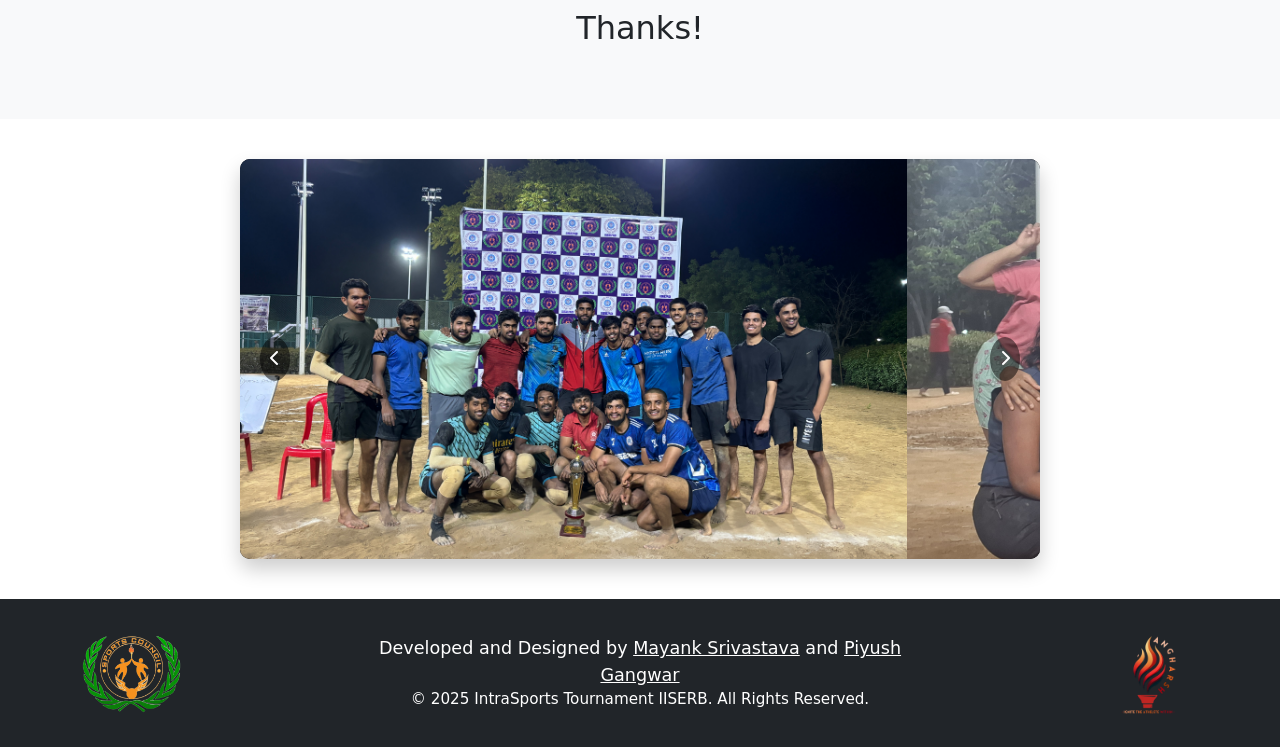
==== commit 161d8090: "Update index.html" ====
--- a/index.html
+++ b/index.html
@@ -220,6 +220,8 @@
     <input type="radio" name="radio-btn" id="radio3">
     <input type="radio" name="radio-btn" id="radio4">
     <input type="radio" name="radio-btn" id="radio5">
+    <input type="radio" name="radio-btn" id="radio6">
+    
     
     <!-- Slides container -->
     <div class="slides">
@@ -238,6 +240,10 @@
       <div class="slide">
         <img src="IMG_7397.JPEG" alt="Slide 5">
       </div>
+      <div class="slide">
+        <img src="IMG_7388.JPEG" alt="Slide 6">
+      </div>
+     
       
     </div>
     
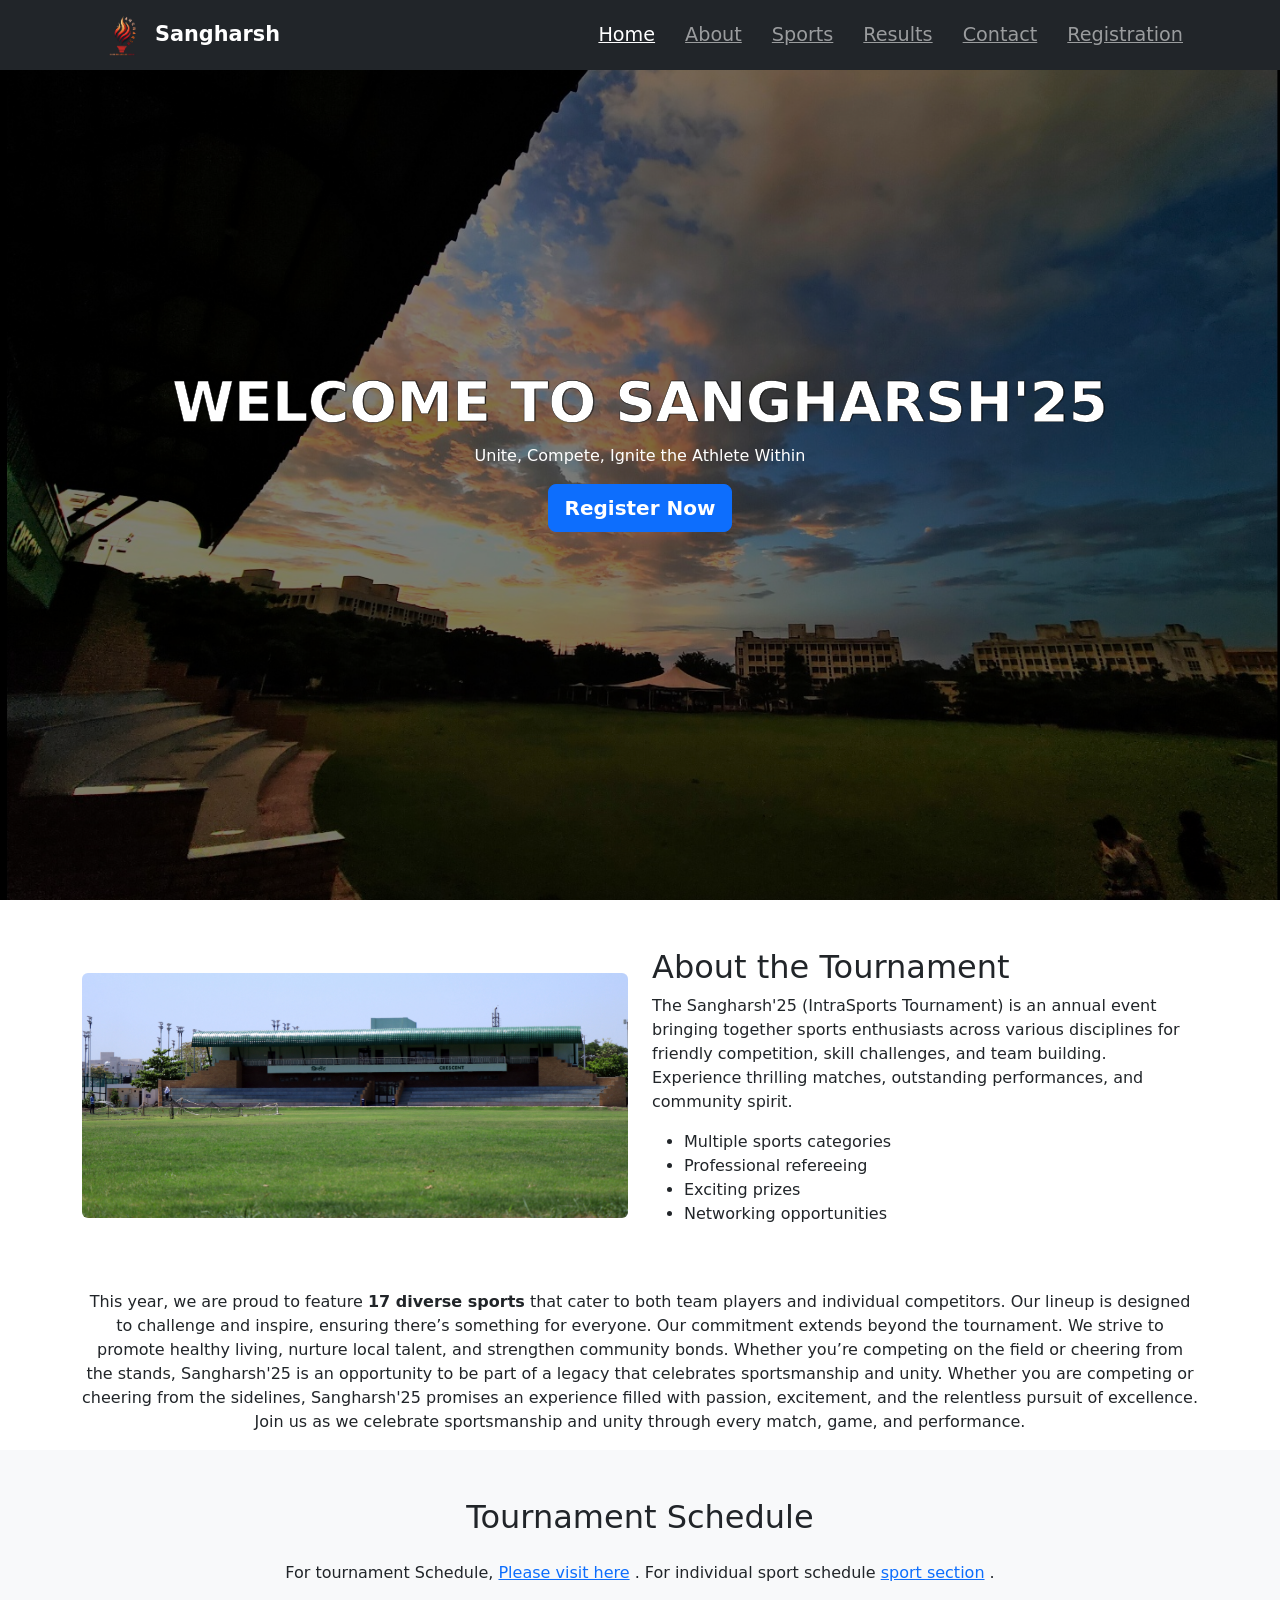
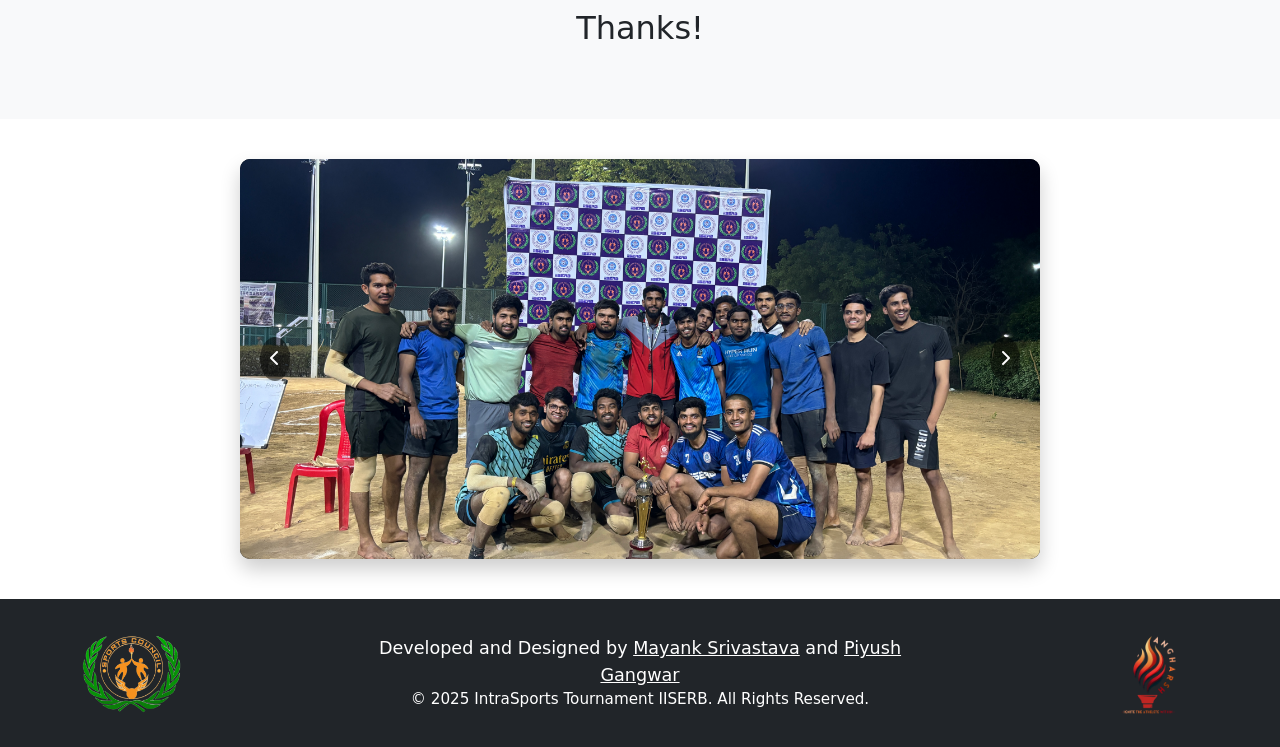
==== commit 9c417e05: "Update index.html" ====
--- a/index.html
+++ b/index.html
@@ -220,7 +220,7 @@
     <input type="radio" name="radio-btn" id="radio3">
     <input type="radio" name="radio-btn" id="radio4">
     <input type="radio" name="radio-btn" id="radio5">
-    <input type="radio" name="radio-btn" id="radio6">
+
     
     
     <!-- Slides container -->
@@ -239,9 +239,6 @@
       </div>
       <div class="slide">
         <img src="IMG_7397.JPEG" alt="Slide 5">
-      </div>
-      <div class="slide">
-        <img src="IMG_7388.JPEG" alt="Slide 6">
       </div>
      
       
